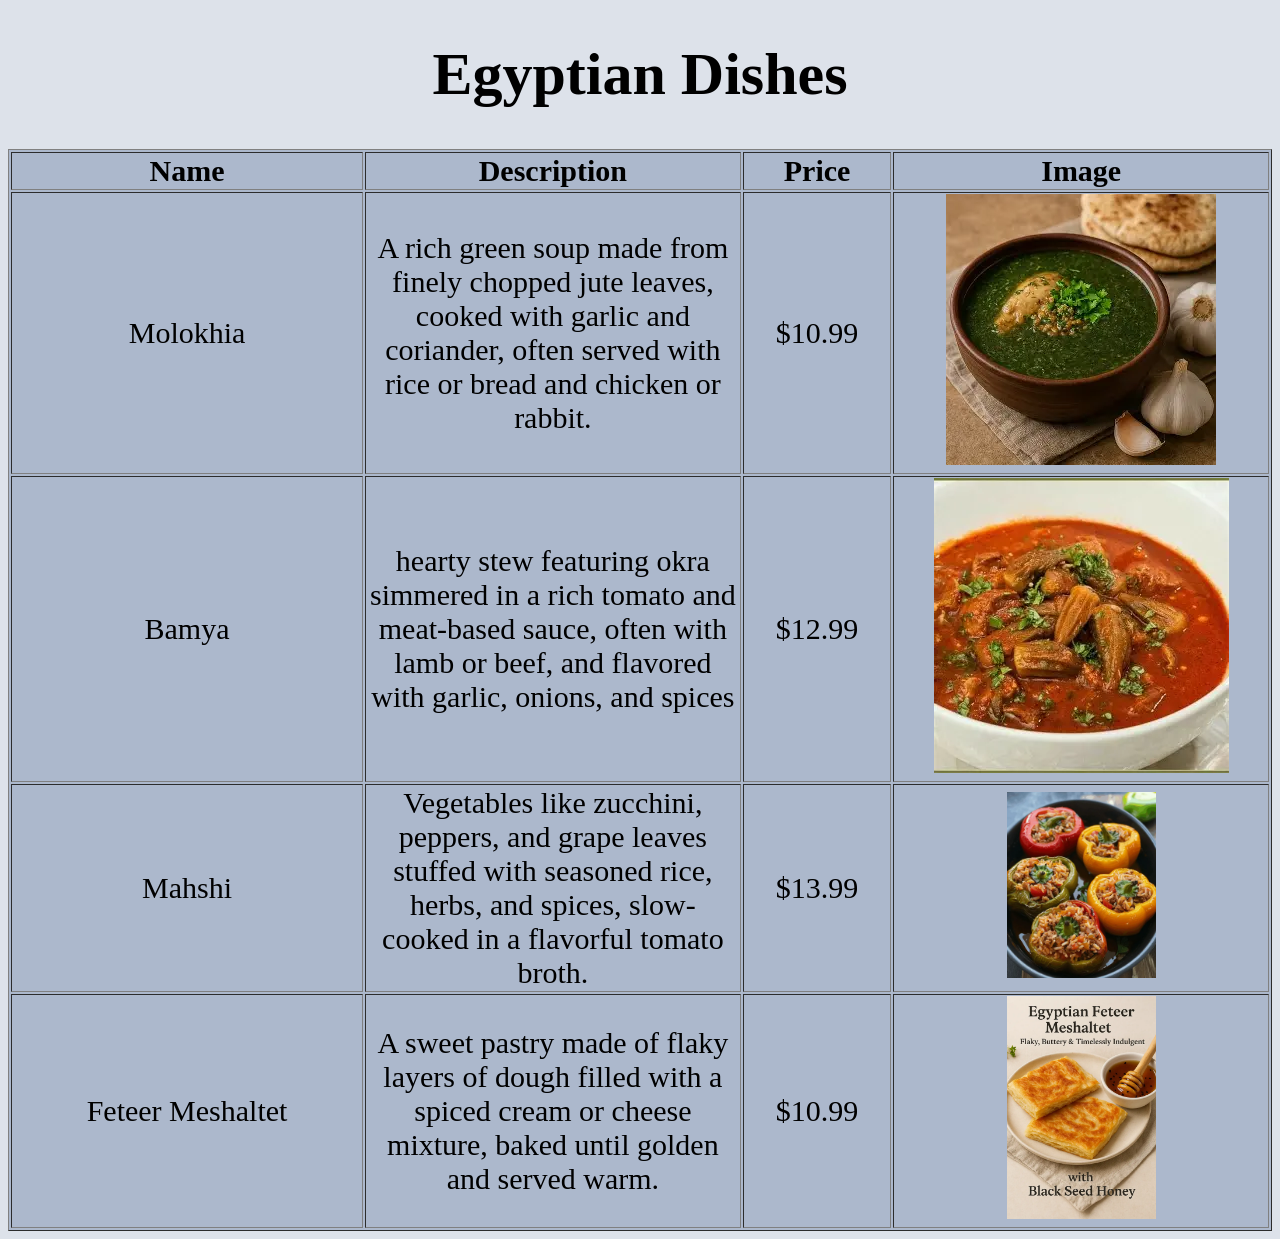
==== egypt.html @ 11502b76 "three roots restaurant project" ====
<!DOCTYPE html>
<html lang="en">
<head>
    <meta charset="UTF-8">
    <meta name="viewport" content="width=device-width, initial-scale=1.0">
    <title>Egyptian Dishes</title>
    <link rel="stylesheet" href="./main.css">
</head>
<body class="bodyy  ">
    <h1 class="dish">Egyptian Dishes</h1>
    <table border="1"  class="tables">
        <tr class="header">
        <th>Name </th>
        <th>Description</th>
        <th>Price</th>
        <th>Image</th>
        </tr>
        <tr>
            <td>Molokhia</td>
            <td class="descp">A rich green soup made from finely chopped jute leaves, cooked with
                 garlic and coriander, often served with rice or bread and chicken or rabbit.</td>
            <td>$10.99</td>
            <td class="descp"><img src="./images/molo5ya.webp" alt="Molokhia"></td>
        </tr>
        <tr>
            <td>Bamya</td>
            <td class="descp">hearty stew featuring okra simmered in a rich tomato and meat-based sauce, often with lamb or beef, and flavored with garlic, onions, and spices</td>
            <td>$12.99</td>
            <td class="bamya"><img src="./images/bamya.webp" alt="Bamya"></td>
        </tr>
        <tr>
            <td>Mahshi</td>
            <td class="descp">Vegetables like zucchini, peppers, and grape leaves stuffed with seasoned rice, herbs, and spices, slow-cooked in a flavorful tomato broth.</td>
            <td>$13.99</td>
            <td class="mahshi"><img src="./images/mahshi2.webp" alt="Dish 3"></td>
        </tr>
        <tr>
            <td>Feteer Meshaltet</td>
            <td class="descp">A sweet pastry made of flaky layers of dough filled with a spiced cream or cheese mixture, baked until golden and served warm.</td>
            <td>$10.99</td>
            <td class="feteer"><img src="./images/feteer.webp" alt="Feteer Meshaltet"></td>
        </tr>
    
    </table>
    
</body>
</html>
---- main.css ----
/* main */

.body{
    background-color: rgb(172, 184, 204)
}
.h1{
    text-align: center;
    font: bold;
    font-size: 75px;
    text-decoration: underline;
}
.text{
    width: 90%;
    font-size: 26px;

}
.p{
    font-size:35px;
    font-style: italic;
    text-align: center;
    padding-top: 30px;
}
.egypt{
    padding-left: 60px;
}

.pic{
    display: flex;
    justify-content: space-between;
}
.italy{
    width: 25%;
}
.reg{
   font-size: 30px;
}
.sign{
    padding: 10px;
    font-size: 20px;
}

/* form index */

.both{
    display: inline-block;
    justify-content: space-between;
    margin-left: 800px;
}
.field{
    padding: 20px;
 background-color: rgb(172, 184, 204);
font-size: 20px;
}
.forms{
 background-color: rgb(221, 226, 234)
  
}

.btn{
    padding: 10px 20px;
    font-size: 16px;
    border: none;
  background-color: rgb(221, 226, 234);

}
.all{
    display: flex;
   
}.both img{
     width: 330px;
    height: 310px;
    margin-left: 150px;
    
}


 /* egypt */
.bordr{
    border: 5px solid black;
    padding: 10px;;
}
.bodyy{
  background-color: rgb(221, 226, 234);
}
.dish{
    text-align: center;
    font: bold;
    font-size: 60px;
}

.descp{
    width: 30%;
}
.tables{
  
    background-color: rgb(172, 184, 204);
    text-align: center;
    font-size: 30px;
}
.header{
    padding:20px;
}
.mahshi img{
    width: 40%;
}
.feteer img{
    width: 40%;
}

/* pay */
.pay{
    font: bolder ;
    text-align: center;
    font-size: 60px;
    
}
.payform{
   background-color: rgb(172, 184, 204);
    padding: 10px;
    width: 50%;
    margin: auto;
    width: 100%;
    font-size: 25px;
}
.label{
    padding: 10px;
}
.paybtn{
    padding: 20px 20px;
    font-size: 16px;
    border: none;

}

.parag{
    width: 50%;
    font-size: 25px;
}
.paybody{
  background-color: rgb(221, 226, 234)
}



/* .head{
    text-align: center;
    background-color: antiquewhite;
    
}
.boxs{
    align-items: center;
    display: flex;
    justify-content: space-around;
}
.box{
    width: 80px;
    height: 80px;
    background-color: rosybrown;
}
.foot{
    text-align: center;
    background-color: antiquewhite;

} */
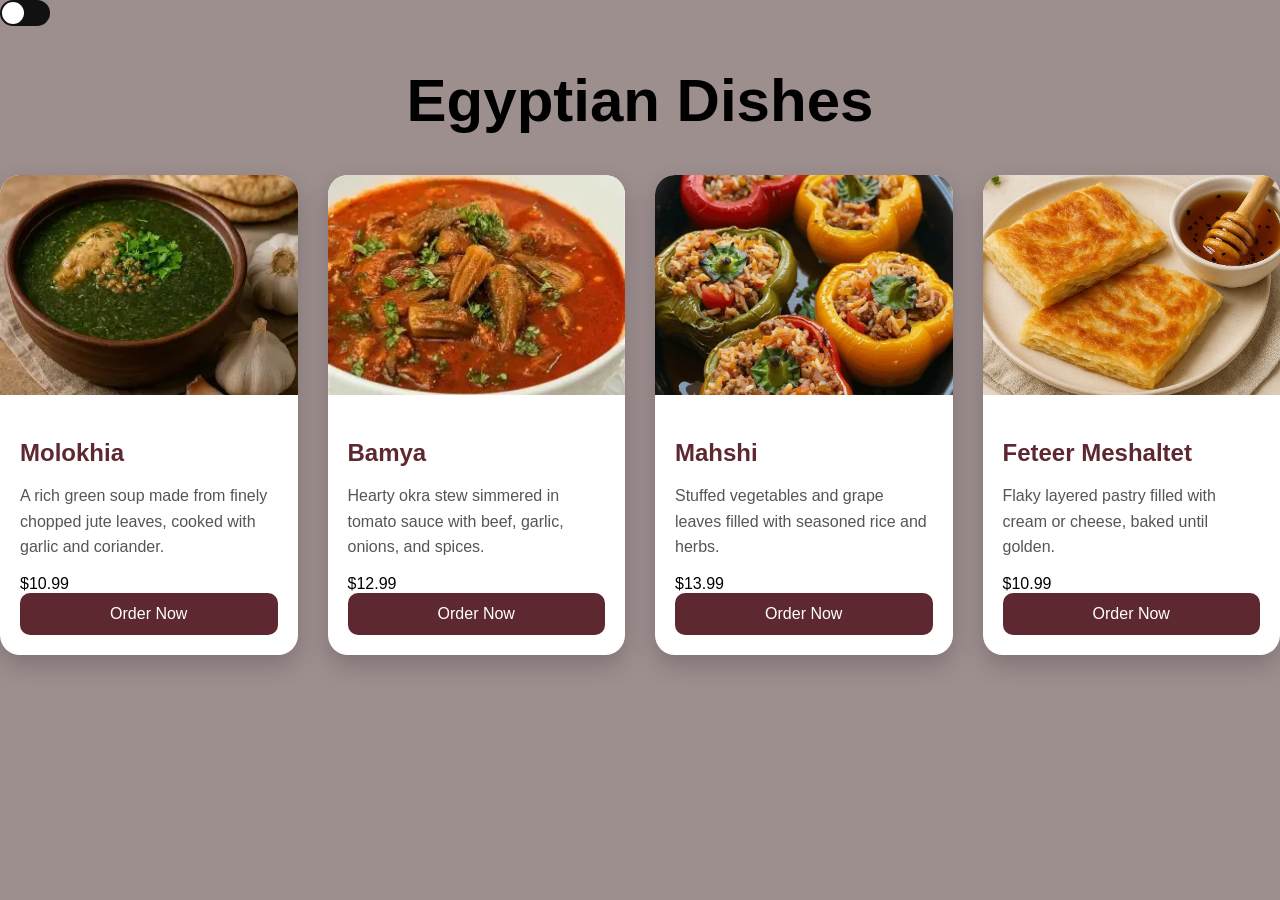
==== commit 8e2d1a4f: "added search bar, dark mode, cart, slideshow, side menu" ====
--- a/egypt.html
+++ b/egypt.html
@@ -7,41 +7,103 @@
     <link rel="stylesheet" href="./main.css">
 </head>
 <body class="bodyy  ">
+
+<div>
+  <input type="checkbox" class="checkbox" id="checkbox">
+  <label for="checkbox" class="checkbox-label">
+    <i class="fas fa-moon"></i>
+    <i class="fas fa-sun"></i>
+    <span class="ball"></span>
+  </label>
+</div>
+
     <h1 class="dish">Egyptian Dishes</h1>
-    <table border="1"  class="tables">
-        <tr class="header">
-        <th>Name </th>
-        <th>Description</th>
-        <th>Price</th>
-        <th>Image</th>
-        </tr>
-        <tr>
-            <td>Molokhia</td>
-            <td class="descp">A rich green soup made from finely chopped jute leaves, cooked with
-                 garlic and coriander, often served with rice or bread and chicken or rabbit.</td>
-            <td>$10.99</td>
-            <td class="descp"><img src="./images/molo5ya.webp" alt="Molokhia"></td>
-        </tr>
-        <tr>
-            <td>Bamya</td>
-            <td class="descp">hearty stew featuring okra simmered in a rich tomato and meat-based sauce, often with lamb or beef, and flavored with garlic, onions, and spices</td>
-            <td>$12.99</td>
-            <td class="bamya"><img src="./images/bamya.webp" alt="Bamya"></td>
-        </tr>
-        <tr>
-            <td>Mahshi</td>
-            <td class="descp">Vegetables like zucchini, peppers, and grape leaves stuffed with seasoned rice, herbs, and spices, slow-cooked in a flavorful tomato broth.</td>
-            <td>$13.99</td>
-            <td class="mahshi"><img src="./images/mahshi2.webp" alt="Dish 3"></td>
-        </tr>
-        <tr>
-            <td>Feteer Meshaltet</td>
-            <td class="descp">A sweet pastry made of flaky layers of dough filled with a spiced cream or cheese mixture, baked until golden and served warm.</td>
-            <td>$10.99</td>
-            <td class="feteer"><img src="./images/feteer.webp" alt="Feteer Meshaltet"></td>
-        </tr>
+
+    <div class="container">
+
+        <div class="card">
+            <img src="./images/molo5ya.webp" alt="Molokhia">
+            <div class="card-content">
+                <h2>Molokhia</h2>
+                <p>
+                    A rich green soup made from finely chopped jute leaves,
+                    cooked with garlic and coriander.
+                </p>
+                <div class="price">$10.99</div>
+                <button class="btn" onclick="addToCart('Molokhia')">Order Now</button>
+            </div>
+        </div>
+        <div class="card">
+            <img src="./images/bamya.webp" alt="Bamya">
+            <div class="card-content">
+                <h2>Bamya</h2>
+                <p>
+                    Hearty okra stew simmered in tomato sauce with beef,
+                    garlic, onions, and spices.
+                </p>
+                <div class="price">$12.99</div>
+                <button class="btn" onclick="addToCart('Bamya')">Order Now</button>
+            </div>
+        </div>
+        <div class="card">
+            <img src="./images/mahshi2.webp" alt="Mahshi">
+            <div class="card-content">
+                <h2>Mahshi</h2>
+                <p>
+                    Stuffed vegetables and grape leaves filled with seasoned rice
+                    and herbs.
+                </p>
+                <div class="price">$13.99</div>
+                <button class="btn" onclick="addToCart('Mahshi')">Order Now</button>
+            </div>
+        </div>
+        <!-- Feteer -->
+        <div class="card">
+            <img src="./images/feteer.webp" alt="Feteer Meshaltet">
+            <div class="card-content">
+                <h2>Feteer Meshaltet</h2>
+                <p>
+                    Flaky layered pastry filled with cream or cheese,
+                    baked until golden.
+                </p>
+                <div class="price">$10.99</div>
+                <button class="btn"  onclick="addToCart('Feteer Meshaltet')">Order Now</button>
+            </div>
+        </div>
+    </div>
+
+<script src="./java/main.js"></script>
     
-    </table>
+</body>
+</html>
+
+
+
+
+
+
+
+
+
+
+
+
+
+
+
+
+
+
+
+
+
+
+
+
+
+
+
+
     
 </body>
 </html>
--- a/main.css
+++ b/main.css
@@ -1,36 +1,34 @@
 /* main */
 
-.body{
-    background-color: rgb(172, 184, 204)
-}
-.h1{
-    text-align: center;
+.hhh{
+    margin: 0;
     font: bold;
-    font-size: 75px;
-    text-decoration: underline;
+    font-size: 55px;
+    color: rgb(84, 33, 33);
+    
+}
+.topp{
+  display: block;
+  
 }
 .text{
     width: 90%;
     font-size: 26px;
-
-}
+    color:rgb(61, 23, 23);
+
+}
+/* .dark {
+    background-color: black;
+    color: white;
+} */
 .p{
     font-size:35px;
     font-style: italic;
     text-align: center;
     padding-top: 30px;
-}
-.egypt{
-    padding-left: 60px;
-}
-
-.pic{
-    display: flex;
-    justify-content: space-between;
-}
-.italy{
-    width: 25%;
-}
+    color:rgb(61, 23, 23);
+}
+
 .reg{
    font-size: 30px;
 }
@@ -38,50 +36,184 @@
     padding: 10px;
     font-size: 20px;
 }
-
-/* form index */
-
-.both{
-    display: inline-block;
-    justify-content: space-between;
-    margin-left: 800px;
-}
-.field{
-    padding: 20px;
- background-color: rgb(172, 184, 204);
-font-size: 20px;
+.menubar{
+    color: white;
+    font-size: 30px;
+    text-decoration: underline;
+}
+#sideMenu{
+ background-color: black;
+  position: fixed;
+ top: 0;
+ left: 0;
+ width: 0;
+ transition: 0.3s;
+ overflow-x: hidden; 
+ 
+}
+#sideMenu ul li{
+    list-style-type: none;
+padding-bottom: 10px;
+}
+#sideMenu ul li a{
+    color:white;
+    text-decoration: none;
+    font-size: 28px;
+    transition: 0.3s;
+}
+#sideMenu ul li a:hover{
+    color: rgb(69, 7, 7);
+    transition: 0.3s;
+}
+.closebtn{
+    position: absolute; /*place x beside the parent sidemenu*/
+    color:white;
+    top:0;
+    right: 20px;
+}
+
+/*slideshow */
+#slideshow-div{
+    width: 80%;
+    margin: auto;
+    justify-content: center;
+    align-items: center;
+    margin-left: 600px;
+    position: relative;
+}
+#slideshow-div img{
+    width: 30%;
+    height: 20%;
+  
+}
+.prev{
+   position: absolute;
+   top:80%;
+   padding-left:580px ;
+   color: rgb(112, 50, 50);
+   font-size: 30px;
+}
+.next{
+    right: 0;
+   position: absolute;
+   top:80%;
+   padding-right: 639px;
+   color: rgb(112, 50, 50);
+   font-size: 30px;
+}
+
+/* 
+indexform */
+
+
+.indexform{
+       background-color:rgba(170, 171, 169, 0.594);
+    padding: 10px;
+    padding-top: 70px;
+    margin: auto;
+    text-align: center;
+    align-items: center;
+    font-size: 30px;
+    width: 40%;
+}
+.error{
+    color: rgb(235, 56, 56);
 }
 .forms{
- background-color: rgb(221, 226, 234)
-  
-}
-
-.btn{
+background-image: url(./images/WhatsApp\ Image\ 2026-05-09\ at\ 2.37.01\ PM.jpeg);
+ 
+}
+.btnn{
     padding: 10px 20px;
     font-size: 16px;
     border: none;
   background-color: rgb(221, 226, 234);
 
 }
-.all{
-    display: flex;
-   
-}.both img{
-     width: 330px;
-    height: 310px;
-    margin-left: 150px;
-    
-}
-
-
- /* egypt */
+ /* egypt -syria-italy */
+
+.title{
+    text-align:center;
+    color:white;
+    font-size:50px;
+    margin-bottom:40px;
+    text-shadow:2px 2px 10px rgba(0,0,0,0.3);
+}
+.container{
+    display:grid;
+    grid-template-columns: repeat(auto-fit, minmax(280px, 1fr));
+    gap:30px;
+}
+.card{
+    background:white;
+    border-radius:20px;
+    overflow:hidden;
+    box-shadow:0 10px 25px rgba(0,0,0,0.2);
+    transition:0.4s;
+}
+
+/* .card:hover{
+    transform:translateY(-10px) scale(1.02);
+} */
+
+/* IMAGE */
+
+.card img{
+    width:100%;
+    height:220px;
+    object-fit:cover;
+    transition:0.4s;
+}
+
+
+.card-content{
+    padding:20px;
+}
+
+.card h2{
+    /* color:#ff5722; */
+      color:#5d2830;
+    margin-bottom:10px;
+}
+
+.card p{
+    color:#555;
+    line-height:1.6;
+    margin-bottom:15px;
+}
+*/
+
+.price{
+    font-size:22px;
+    font-weight:bold;
+    color:#222;
+    margin-bottom:15px;
+}
+
+
+
+.btn{
+    width:100%;
+    padding:12px;
+    border:none;
+    background:#5d2830;
+    color:white;
+    font-size:16px;
+    border-radius:10px;
+    cursor:pointer;
+    transition:0.3s;
+}
+
+/* .btn:hover{
+    background:#ff5722;
+    transform:scale(1.03);
+} */
+
+
 .bordr{
     border: 5px solid black;
     padding: 10px;;
 }
-.bodyy{
-  background-color: rgb(221, 226, 234);
-}
 .dish{
     text-align: center;
     font: bold;
@@ -112,18 +244,21 @@
     font: bolder ;
     text-align: center;
     font-size: 60px;
-    
-}
+    color: white;
+}
+
 .payform{
-   background-color: rgb(172, 184, 204);
+   background-color:rgba(170, 171, 169, 0.594);
     padding: 10px;
-    width: 50%;
+    padding-top: 70px;
     margin: auto;
-    width: 100%;
-    font-size: 25px;
+    text-align: center;
+    align-items: center;
+    font-size: 30px;
+    width: 40%;
 }
 .label{
-    padding: 10px;
+    padding: 5px;
 }
 .paybtn{
     padding: 20px 20px;
@@ -135,30 +270,100 @@
 .parag{
     width: 50%;
     font-size: 25px;
+    color: #fff;
 }
 .paybody{
-  background-color: rgb(221, 226, 234)
-}
-
-
-
-/* .head{
-    text-align: center;
-    background-color: antiquewhite;
-    
-}
-.boxs{
-    align-items: center;
-    display: flex;
-    justify-content: space-around;
-}
-.box{
-    width: 80px;
-    height: 80px;
-    background-color: rosybrown;
-}
-.foot{
-    text-align: center;
-    background-color: antiquewhite;
-
+background-image: url(./images/WhatsApp\ Image\ 2026-05-09\ at\ 2.37.01\ PM.jpeg);
+}
+
+/* PAYMENT BUTTON */
+#payBtn{
+    display:block;
+    width:90%;
+    margin:20px auto;
+    padding:15px;
+    background:blue;
+    color:white;
+    border:none;
+    font-size:18px;
+    cursor:pointer;
+    border-radius:8px;
+}
+
+
+/* dark mode */
+
+
+
+
+
+
+body {
+  font-family: "Montserrat", sans-serif;
+  background-color: #9e8f8f;
+  margin: 0;
+  transition: background 0.2s linear;
+}
+/* dark mode for form */
+body.dark form{
+    color: #fff;
+}
+
+body.dark {background-color: #292c35;
+} 
+
+body.dark h1, body.dark p{color: #fff;
+}
+* {box-sizing:border-box;
+    }
+.checkbox {
+  /* opacity: 0;
+  position: absolute; */
+  display: none;
+}
+
+.checkbox-label {
+  background-color: #111;
+  width: 50px;
+  height: 26px;
+  border-radius: 50px;
+  position: relative;
+  padding: 5px;
+  cursor: pointer;
+  display: flex;
+  justify-content: space-between;
+  align-items: center;
+}
+
+.fa-moon {color: #f1c40f;}
+
+.fa-sun {color: #f39c12;} 
+
+.checkbox-label .ball {
+  background-color: #fff;
+  width: 22px;
+  height: 22px;
+  position: absolute;
+  left: 2px;
+  top: 2px;
+  border-radius: 50%;
+  transition: transform 0.2s linear;
+}
+
+.checkbox:checked + .checkbox-label .ball {
+  transform: translateX(24px);
+}
+/* .checkbox-label .ball {
+  transform: translateX(24px);
 } */
+
+
+
+/* search bar */
+.bars{
+    padding-top:20px;
+}
+#searchbar{
+    padding: 10px;
+    width: 35%;
+}
